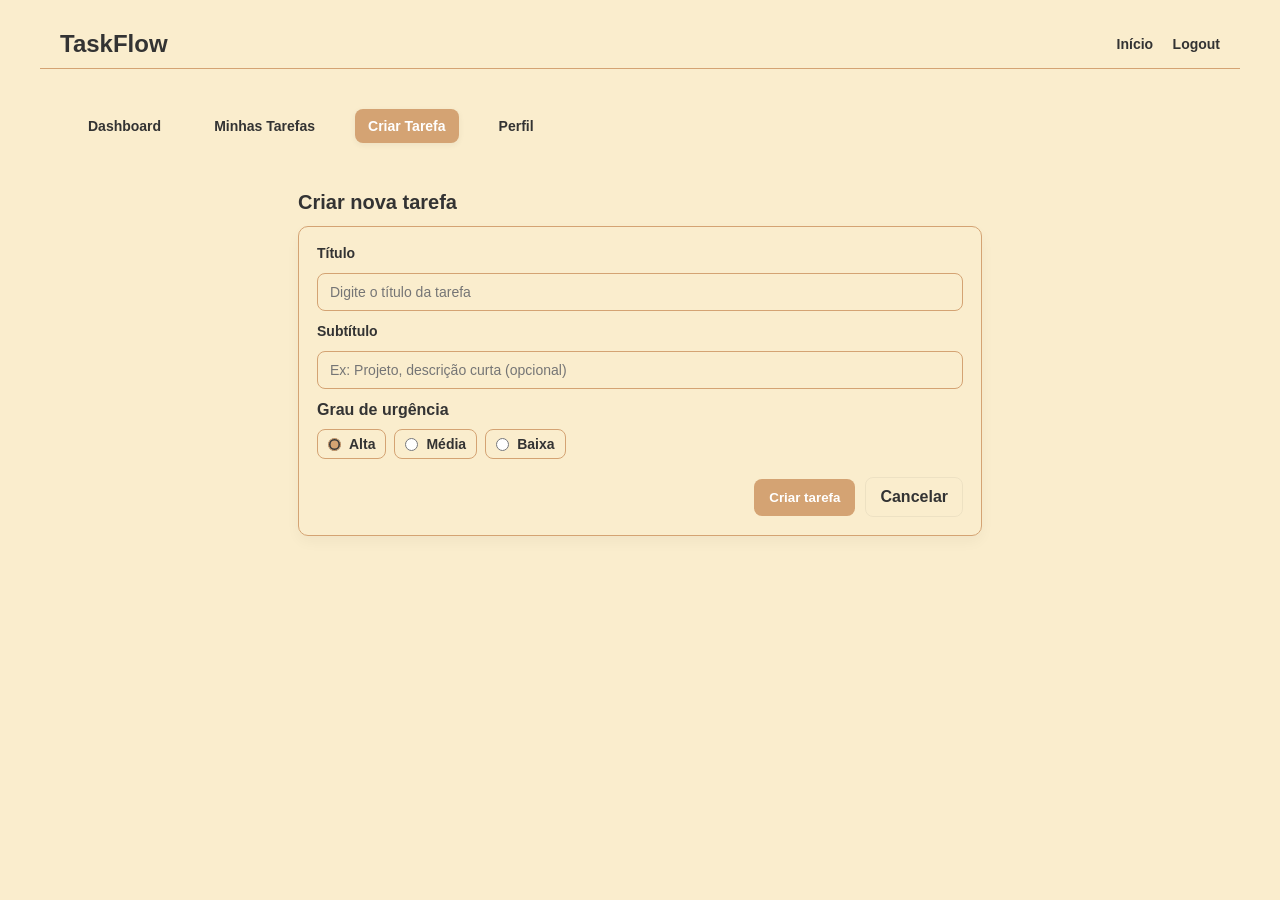
==== pages/create-tasks.html @ b8ddced9 "feat: Pages e Styles - Created" ====
<!DOCTYPE html>
<html lang="en">
<head>
  <meta charset="UTF-8">
  <meta name="viewport" content="width=device-width, initial-scale=1.0">
  <link rel="stylesheet" href="../styles/create-task.css">
  <title>TaskFlow</title>
</head>
<body>
    <header>
    <h2>TaskFlow</h2>
    <nav>
      <a href="../index.html">Início</a>
      <a href="../index.html">Logout</a>
    </nav>
  </header>

  <main>
    <nav class="dashboard-nav" aria-label="Dashboard navigation">
      <a href="./dashboard.html">Dashboard</a>
      <a href="./list-tasks.html" >Minhas Tarefas</a>
      <a href="./create-tasks.html" class="active">Criar Tarefa</a>
      <a href="./profile.html">Perfil</a>
    </nav>

    <section class="create-task" id="criar-tarefa">
      <h3>Criar nova tarefa</h3>

      <form class="task-form" action="#" method="post" novalidate>
        <label for="title">Título</label>
        <input id="title" name="title" type="text" placeholder="Digite o título da tarefa" required>

        <label for="subtitle">Subtítulo</label>
        <input id="subtitle" name="subtitle" type="text" placeholder="Ex: Projeto, descrição curta (opcional)">

        <fieldset class="urgency-fieldset">
          <legend>Grau de urgência</legend>
          <label><input type="radio" name="urgency" value="high" checked> Alta</label>
          <label><input type="radio" name="urgency" value="medium"> Média</label>
          <label><input type="radio" name="urgency" value="low"> Baixa</label>
        </fieldset>

        <div class="form-actions">
          <button type="submit" class="btn primary">Criar tarefa</button>
          <a href="./list-tasks.html" class="btn secondary">Cancelar</a>
        </div>
      </form>
    </section>

  </main>
</body>
</html>
---- styles/create-task.css ----
*{
  margin: 0;
  padding: 0;
  box-sizing: border-box;
}


body{
  font-family: 'Segoe UI', Tahoma, Geneva, Verdana, sans-serif;
  background-color: #faedcd;
  color: #333;
}

header {
  max-width: 1200px;
  margin: 20px auto;
  padding: 10px 20px;
  border-bottom: 1px solid #d4a373;

  display: flex;
  justify-content: space-between;
  align-items: center;
}

nav a{
  font-size: 14px;
  margin-left: 15px;
  text-decoration: none;
  color: #333;
  font-weight: bold;
}

main {
  max-width: 1200px;
  margin: 20px auto;
  padding: 20px;
}

main h3{
  font-size: 22px;
  margin-bottom: 20px;
  margin-top: 3rem;
  color: #333;
}


.dashboard-nav{
  display: flex;
  gap: 12px;
  flex-wrap: wrap;
  margin-bottom: 12px;
  align-items: center;
}

.dashboard-nav a{
  text-decoration: none;
  color: #333;
  padding: 8px 12px;
  border-radius: 8px;
  font-weight: 600;
  background: transparent;
  transition: all 0.15s ease;
  border: 1px solid transparent;
}

.dashboard-nav a:hover{
  background: #f0e6d8;
  border-color: rgba(212,163,115,0.25);
}

.dashboard-nav a.active{
  background: #d4a373;
  color: #fff;
  box-shadow: 0 2px 6px rgba(34,34,34,0.06);
}

.dashboard-nav a:focus{
  outline: 2px solid rgba(212,163,115,0.28);
  outline-offset: 3px;
}

/* --- Formulário Criar Tarefa --- */
.create-task{
  max-width: 720px;
  margin: 20px auto 40px;
  padding: 0 18px;
}

.create-task h3{
  margin-bottom: 12px;
  font-size: 20px;
  color: #333;
}

.task-form{
  border: 1px solid #d4a373;
  padding: 18px;
  border-radius: 10px;
  box-shadow: 0 6px 14px rgba(34,34,34,0.04);
  display: flex;
  flex-direction: column;
  gap: 12px;
}

.task-form label{
  font-weight: 700;
  font-size: 14px;
  color: #333;
}

.task-form input[type="text"],
.task-form textarea{
  width: 100%;
  padding: 10px 12px;
  border-radius: 8px;
  border: 1px solid #d4a373;
  background: transparent;
  font-size: 14px;
}

.task-form textarea{ 
  min-height: 100px; 
  resize: vertical; 
}

.urgency-fieldset{
  border: none;
  padding: 0;
  margin: 0;
  display: flex;
  gap: 8px;
  align-items: center;
}

.urgency-fieldset legend{ 
  font-weight:700; 
  margin-right:6px; 
  color:#333; 
}

.urgency-fieldset label{
  display: inline-flex;
  align-items: center;
  gap: 8px;
  padding: 6px 10px;
  border-radius: 8px;
  border: 1px solid #d4a373;
  cursor: pointer;
  font-weight: 600;
  margin-top: 10px;
}

.urgency-fieldset input[type="radio"]{ 
  accent-color: #d4a373; 
}

.form-actions{
  display: flex;
  gap: 10px;
  justify-content: flex-end;
  align-items: center;
  margin-top: 6px;
}

.btn{
  padding: 10px 14px;
  border-radius: 8px;
  text-decoration: none;
  border: 1px solid transparent;
  cursor: pointer;
  font-weight: 700;
}

.btn.primary{ background: #d4a373; color: #fff; }
.btn.secondary{ background: transparent; color: #333; border: 1px solid rgba(34,34,34,0.06); }

.btn:hover{ transform: translateY(-1px); transition: all 0.12s ease; }

@media (max-width: 600px){
  .form-actions{ flex-direction: column; align-items: stretch; }
  .btn{ width: 100%; }
}
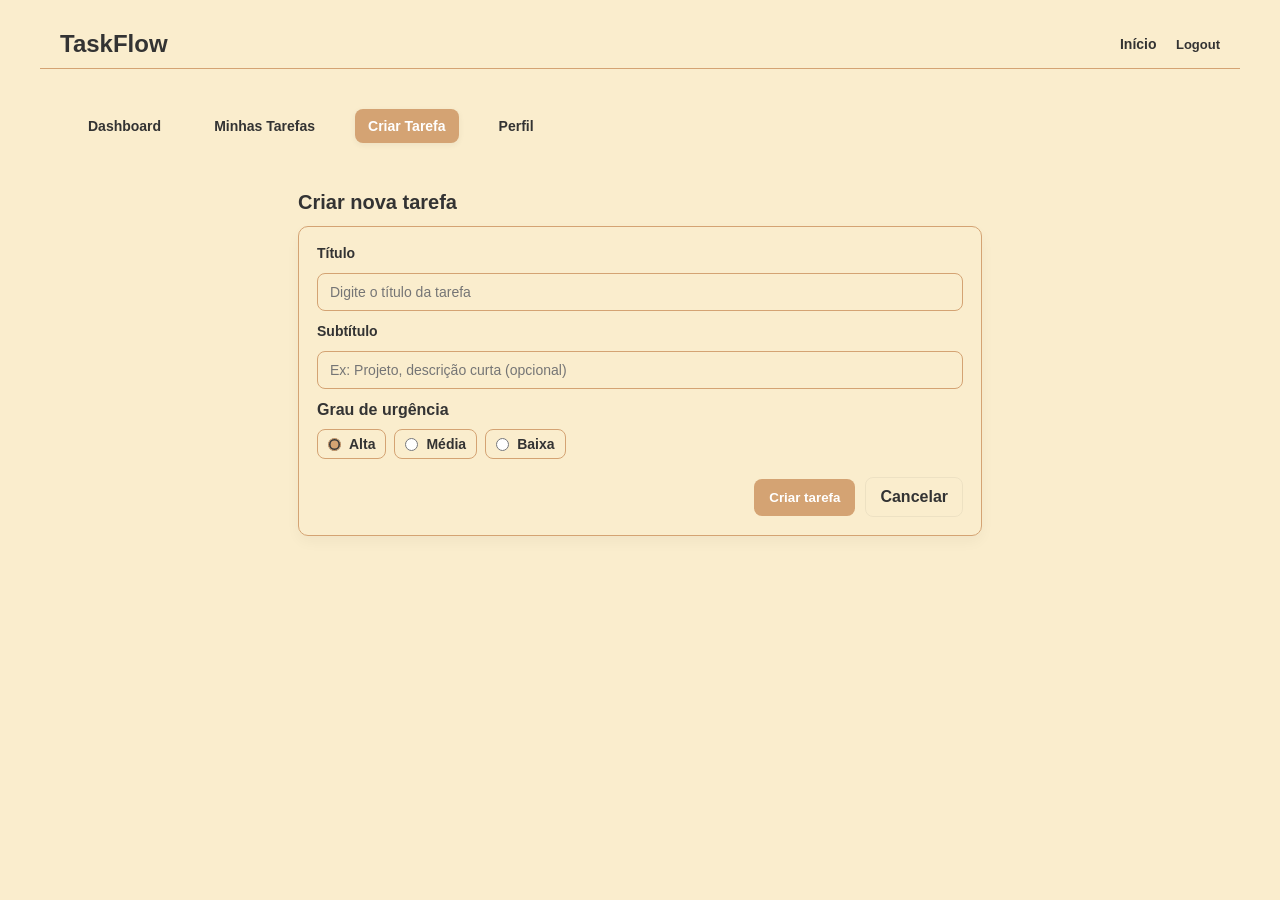
==== commit 41943dfd: "feat: project logic" ====
--- a/pages/create-tasks.html
+++ b/pages/create-tasks.html
@@ -3,6 +3,7 @@
 <head>
   <meta charset="UTF-8">
   <meta name="viewport" content="width=device-width, initial-scale=1.0">
+  <link rel="stylesheet" href="../styles/header-dash.css">
   <link rel="stylesheet" href="../styles/create-task.css">
   <title>TaskFlow</title>
 </head>
@@ -11,7 +12,7 @@
     <h2>TaskFlow</h2>
     <nav>
       <a href="../index.html">Início</a>
-      <a href="../index.html">Logout</a>
+      <button type="button" class="logout-btn" data-logout="true">Logout</button>
     </nav>
   </header>
 
@@ -48,5 +49,7 @@
     </section>
 
   </main>
+  <script src="../js/tasks.js"></script>
+  <script src="../js/logout.js"></script>
 </body>
 </html>
--- a/styles/header-dash.css
+++ b/styles/header-dash.css
@@ -0,0 +1,91 @@
+*{
+  margin: 0;
+  padding: 0;
+  box-sizing: border-box;
+}
+
+
+body{
+  font-family: 'Segoe UI', Tahoma, Geneva, Verdana, sans-serif;
+  background-color: #faedcd;
+  color: #333;
+}
+
+header {
+  max-width: 1200px;
+  margin: 20px auto;
+  padding: 10px 20px;
+  border-bottom: 1px solid #d4a373;
+
+  display: flex;
+  justify-content: space-between;
+  align-items: center;
+}
+
+nav a{
+  font-size: 14px;
+  margin-left: 15px;
+  text-decoration: none;
+  color: #333;
+  font-weight: bold;
+}
+
+/* Logout button (used instead of anchor) */
+nav .logout-btn{
+  font-size: 13px;
+  margin-left: 15px;
+  background: transparent;
+  border: none;
+  color: #333;
+  font-weight: bold;
+  cursor: pointer;
+}
+
+main {
+  max-width: 1200px;
+  margin: 20px auto;
+  padding: 20px;
+}
+
+main h3{
+  font-size: 22px;
+  margin-bottom: 20px;
+  margin-top: 3rem;
+  color: #333;
+}
+
+
+.dashboard-nav{
+  display: flex;
+  gap: 12px;
+  flex-wrap: wrap;
+  margin-bottom: 12px;
+  align-items: center;
+}
+
+.dashboard-nav a{
+  text-decoration: none;
+  color: #333;
+  padding: 8px 12px;
+  border-radius: 8px;
+  font-weight: 600;
+  background: transparent;
+  transition: all 0.15s ease;
+  border: 1px solid transparent;
+}
+
+.dashboard-nav a:hover{
+  background: #f0e6d8;
+  border-color: rgba(212,163,115,0.25);
+}
+
+.dashboard-nav a.active{
+  background: #d4a373;
+  color: #fff;
+  box-shadow: 0 2px 6px rgba(34,34,34,0.06);
+}
+
+.dashboard-nav a:focus{
+  outline: 2px solid rgba(212,163,115,0.28);
+  outline-offset: 3px;
+}
--- a/styles/create-task.css
+++ b/styles/create-task.css
@@ -1,85 +1,5 @@
-*{
-  margin: 0;
-  padding: 0;
-  box-sizing: border-box;
-}
+/* --- Formulário Criar Tarefa --- */
 
-
-body{
-  font-family: 'Segoe UI', Tahoma, Geneva, Verdana, sans-serif;
-  background-color: #faedcd;
-  color: #333;
-}
-
-header {
-  max-width: 1200px;
-  margin: 20px auto;
-  padding: 10px 20px;
-  border-bottom: 1px solid #d4a373;
-
-  display: flex;
-  justify-content: space-between;
-  align-items: center;
-}
-
-nav a{
-  font-size: 14px;
-  margin-left: 15px;
-  text-decoration: none;
-  color: #333;
-  font-weight: bold;
-}
-
-main {
-  max-width: 1200px;
-  margin: 20px auto;
-  padding: 20px;
-}
-
-main h3{
-  font-size: 22px;
-  margin-bottom: 20px;
-  margin-top: 3rem;
-  color: #333;
-}
-
-
-.dashboard-nav{
-  display: flex;
-  gap: 12px;
-  flex-wrap: wrap;
-  margin-bottom: 12px;
-  align-items: center;
-}
-
-.dashboard-nav a{
-  text-decoration: none;
-  color: #333;
-  padding: 8px 12px;
-  border-radius: 8px;
-  font-weight: 600;
-  background: transparent;
-  transition: all 0.15s ease;
-  border: 1px solid transparent;
-}
-
-.dashboard-nav a:hover{
-  background: #f0e6d8;
-  border-color: rgba(212,163,115,0.25);
-}
-
-.dashboard-nav a.active{
-  background: #d4a373;
-  color: #fff;
-  box-shadow: 0 2px 6px rgba(34,34,34,0.06);
-}
-
-.dashboard-nav a:focus{
-  outline: 2px solid rgba(212,163,115,0.28);
-  outline-offset: 3px;
-}
-
-/* --- Formulário Criar Tarefa --- */
 .create-task{
   max-width: 720px;
   margin: 20px auto 40px;
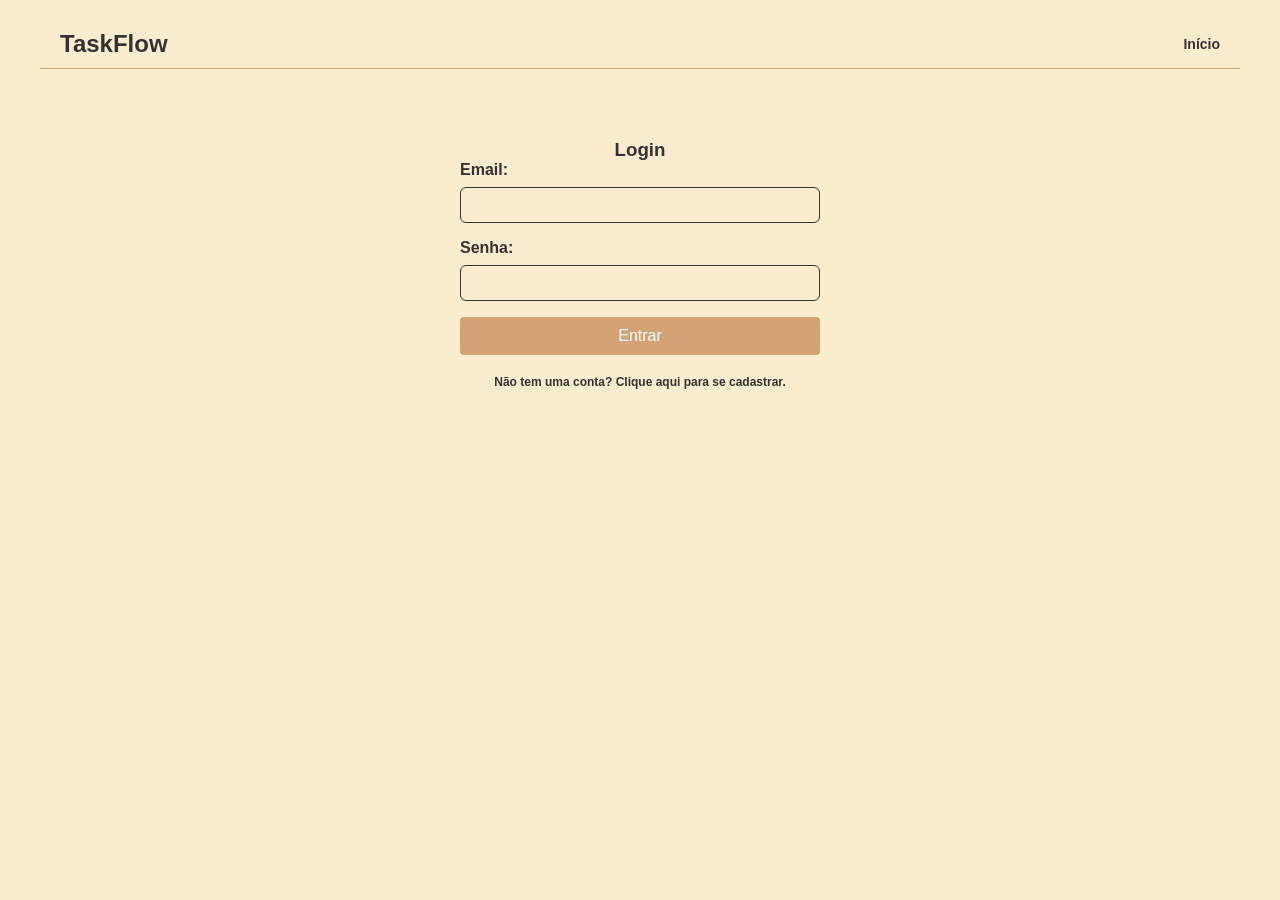
==== commit cb7af55e: "feat: Logic Completed" ====
--- a/pages/create-tasks.html
+++ b/pages/create-tasks.html
@@ -51,5 +51,6 @@
   </main>
   <script src="../js/tasks.js"></script>
   <script src="../js/logout.js"></script>
+  <script src="../js/auth.js"></script>
 </body>
 </html>
